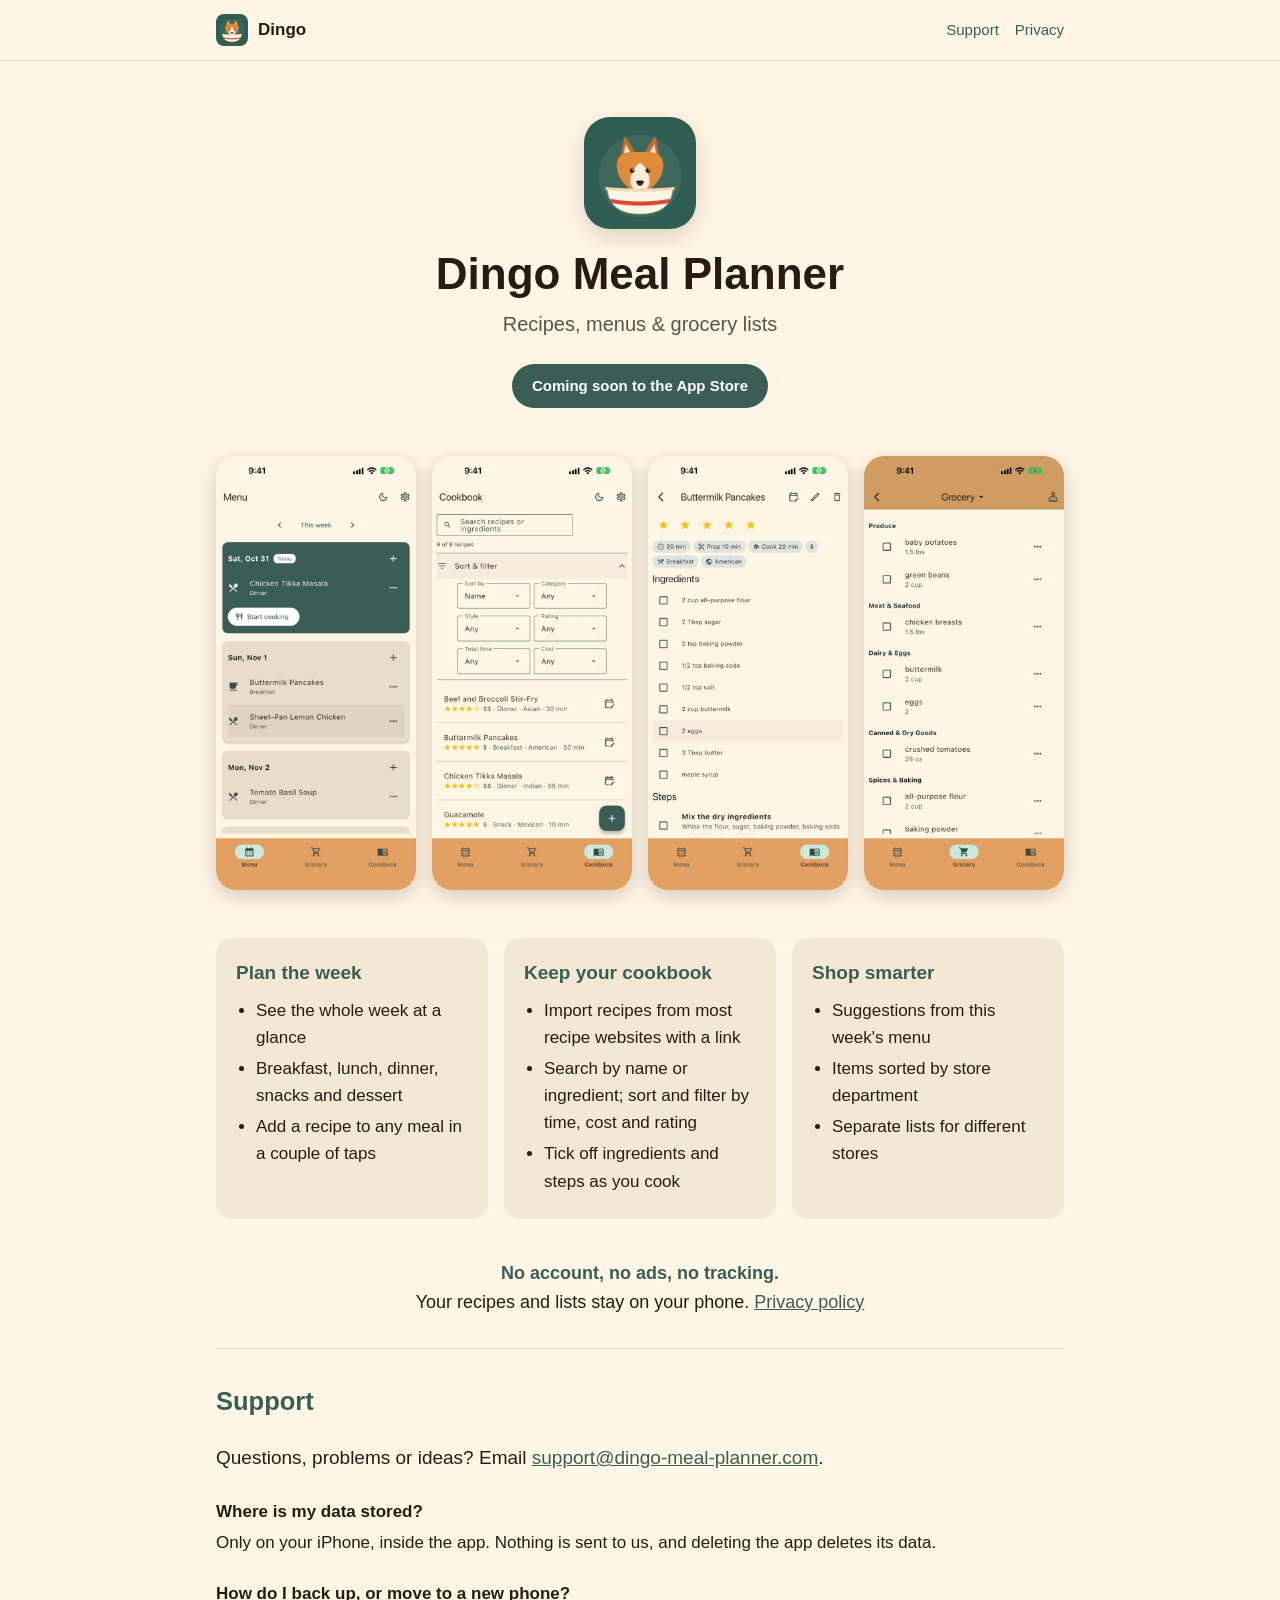
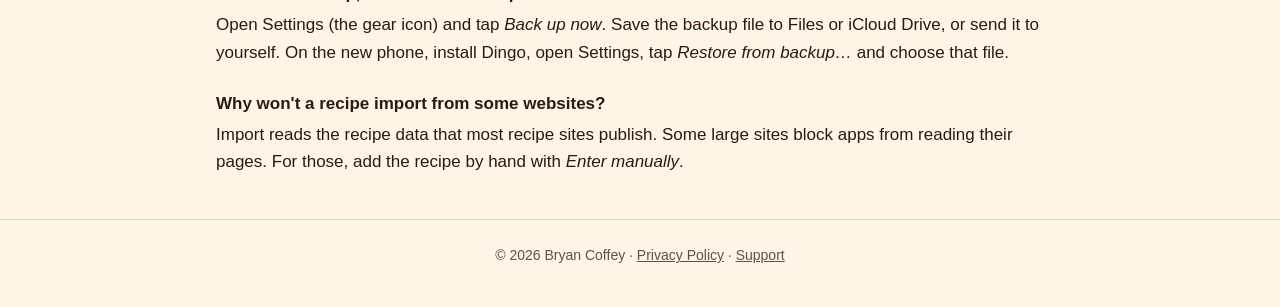
==== index.html @ b51a8579 "Add Dingo Meal Planner site: landing, support and privacy pages Co-Authored-By: Claude Opus 5.5 <nor" ====
<!doctype html>
<html lang="en">
<head>
<meta charset="utf-8">
<meta name="viewport" content="width=device-width, initial-scale=1">
<title>Dingo Meal Planner</title>
<meta name="description" content="Dingo Meal Planner brings your recipes, weekly menu and grocery list together on your iPhone. No account, no ads, no tracking.">
<meta name="theme-color" content="#3B5E54">
<link rel="icon" type="image/png" href="icon.png">
<link rel="apple-touch-icon" href="icon.png">
<link rel="stylesheet" href="style.css">
</head>
<body>

<header class="topbar">
	<div class="wrap">
		<a class="brand" href="./"><img src="icon.png" alt=""> Dingo</a>
		<nav><a href="#support">Support</a><a href="privacy.html">Privacy</a></nav>
	</div>
</header>

<main>
	<section class="hero wrap">
		<img class="icon" src="icon.png" alt="Dingo app icon">
		<h1>Dingo Meal Planner</h1>
		<p class="tagline">Recipes, menus &amp; grocery lists</p>
		<span class="badge">Coming soon to the App Store</span>
	</section>

	<div class="shots" aria-label="App screenshots">
		<img src="screenshots/01-menu.jpg" alt="The weekly menu, with meals planned for each day" loading="lazy">
		<img src="screenshots/02-cookbook.jpg" alt="The cookbook, with search, sort and filters" loading="lazy">
		<img src="screenshots/03-recipe.jpg" alt="A recipe with its ingredients and steps" loading="lazy">
		<img src="screenshots/04-grocery-list.jpg" alt="A grocery list sorted by store department" loading="lazy">
	</div>

	<div class="wrap">
		<div class="features">
			<div class="feature">
				<h2>Plan the week</h2>
				<ul>
					<li>See the whole week at a glance</li>
					<li>Breakfast, lunch, dinner, snacks and dessert</li>
					<li>Add a recipe to any meal in a couple of taps</li>
				</ul>
			</div>
			<div class="feature">
				<h2>Keep your cookbook</h2>
				<ul>
					<li>Import recipes from most recipe websites with a link</li>
					<li>Search by name or ingredient; sort and filter by time, cost and rating</li>
					<li>Tick off ingredients and steps as you cook</li>
				</ul>
			</div>
			<div class="feature">
				<h2>Shop smarter</h2>
				<ul>
					<li>Suggestions from this week's menu</li>
					<li>Items sorted by store department</li>
					<li>Separate lists for different stores</li>
				</ul>
			</div>
		</div>

		<p class="privacy-note"><strong>No account, no ads, no tracking.</strong><br>Your recipes and lists stay on your phone. <a href="privacy.html">Privacy policy</a></p>

		<section class="text" id="support">
			<h2>Support</h2>
			<p class="contact">Questions, problems or ideas? Email <a href="mailto:support@dingo-meal-planner.com">support@dingo-meal-planner.com</a>.</p>

			<h3>Where is my data stored?</h3>
			<p>Only on your iPhone, inside the app. Nothing is sent to us, and deleting the app deletes its data.</p>

			<h3>How do I back up, or move to a new phone?</h3>
			<p>Open Settings (the gear icon) and tap <em>Back up now</em>. Save the backup file to Files or iCloud Drive, or send it to yourself. On the new phone, install Dingo, open Settings, tap <em>Restore from backup…</em> and choose that file.</p>

			<h3>Why won't a recipe import from some websites?</h3>
			<p>Import reads the recipe data that most recipe sites publish. Some large sites block apps from reading their pages. For those, add the recipe by hand with <em>Enter manually</em>.</p>
		</section>
	</div>
</main>

<footer>
	<div class="wrap">© 2026 Bryan Coffey · <a href="privacy.html">Privacy Policy</a> · <a href="#support">Support</a></div>
</footer>

</body>
</html>
---- style.css ----
/* Dingo Meal Planner site – colors match the app's light and dark themes (main.py) */
:root {
	--bg: #FFF6E6;
	--card: #F3E8D4;
	--fg: #2A1B12;
	--muted: #5E5248;
	--accent: #3B5E54;
	--on-accent: #FFFFFF;
	--warm: #C6762A;
	--line: #E2D5BE;
}
@media (prefers-color-scheme: dark) {
	:root {
		--bg: #1C1A17;
		--card: #27241F;
		--fg: #EDE4D6;
		--muted: #B5AA9B;
		--accent: #8CC4B2;
		--on-accent: #12201C;
		--warm: #E2A062;
		--line: #3A352E;
	}
}

* { box-sizing: border-box; }
html { -webkit-text-size-adjust: 100%; }
body {
	margin: 0;
	background: var(--bg);
	color: var(--fg);
	font: 17px/1.6 -apple-system, BlinkMacSystemFont, "Segoe UI", Roboto, sans-serif;
}
a { color: var(--accent); }
img { max-width: 100%; display: block; }

.wrap { max-width: 880px; margin: 0 auto; padding: 0 16px; }
.narrow { max-width: 680px; }

/* Top bar */
.topbar { border-bottom: 1px solid var(--line); }
.topbar .wrap { display: flex; align-items: center; gap: 10px; min-height: 60px; }
.topbar a.brand { display: flex; align-items: center; gap: 10px; color: var(--fg); text-decoration: none; font-weight: 600; }
.topbar img { width: 32px; height: 32px; border-radius: 8px; }
.topbar nav { margin-left: auto; display: flex; gap: 16px; font-size: 15px; }
.topbar nav a { text-decoration: none; }

/* Hero */
.hero { text-align: center; padding: 56px 0 24px; }
.hero img.icon { width: 112px; height: 112px; border-radius: 26px; margin: 0 auto 20px; box-shadow: 0 8px 24px rgba(0,0,0,.15); }
.hero h1 { font-size: clamp(30px, 7vw, 44px); line-height: 1.15; margin: 0 0 8px; }
.hero .tagline { font-size: 20px; color: var(--muted); margin: 0 0 24px; }
.badge {
	display: inline-block; padding: 10px 20px; border-radius: 999px;
	background: var(--accent); color: var(--on-accent); font-weight: 600; font-size: 15px;
}

/* Screenshots: the strip scrolls sideways on narrow screens, never the page */
.shots {
	display: flex; gap: 16px; overflow-x: auto; scroll-snap-type: x mandatory;
	padding: 24px 16px 32px; margin: 0 auto; max-width: 880px;
	justify-content: safe center;
}
.shots img {
	flex: 0 0 auto; width: min(200px, 60vw); height: auto; aspect-ratio: 1320 / 2868;
	border-radius: 20px; scroll-snap-align: center;
	box-shadow: 0 6px 20px rgba(0,0,0,.18);
}

/* Features */
.features { display: grid; grid-template-columns: repeat(auto-fit, minmax(240px, 1fr)); gap: 16px; padding: 16px 0 8px; }
.feature { background: var(--card); border-radius: 16px; padding: 20px; }
.feature h2 { margin: 0 0 8px; font-size: 19px; color: var(--accent); }
.feature ul { margin: 0; padding-left: 20px; }
.feature li { margin: 4px 0; }

.privacy-note { text-align: center; margin: 32px 0; font-size: 18px; }
.privacy-note strong { color: var(--accent); }

/* Support and policy text */
section.text { padding: 32px 0; border-top: 1px solid var(--line); }
section.text h2 { color: var(--accent); margin-top: 0; }
section.text h3 { margin: 24px 0 4px; font-size: 17px; }
section.text p { margin: 4px 0 12px; }
.contact { font-size: 19px; }

main.policy { padding: 32px 16px 48px; }
main.policy h1 { color: var(--accent); font-size: 30px; line-height: 1.2; margin-bottom: 0; }
main.policy h2 { color: var(--accent); font-size: 19px; margin-top: 2em; }
.updated { color: var(--muted); margin-top: 4px; }

footer { border-top: 1px solid var(--line); padding: 24px 0 40px; color: var(--muted); font-size: 14px; text-align: center; }
footer a { color: var(--muted); }
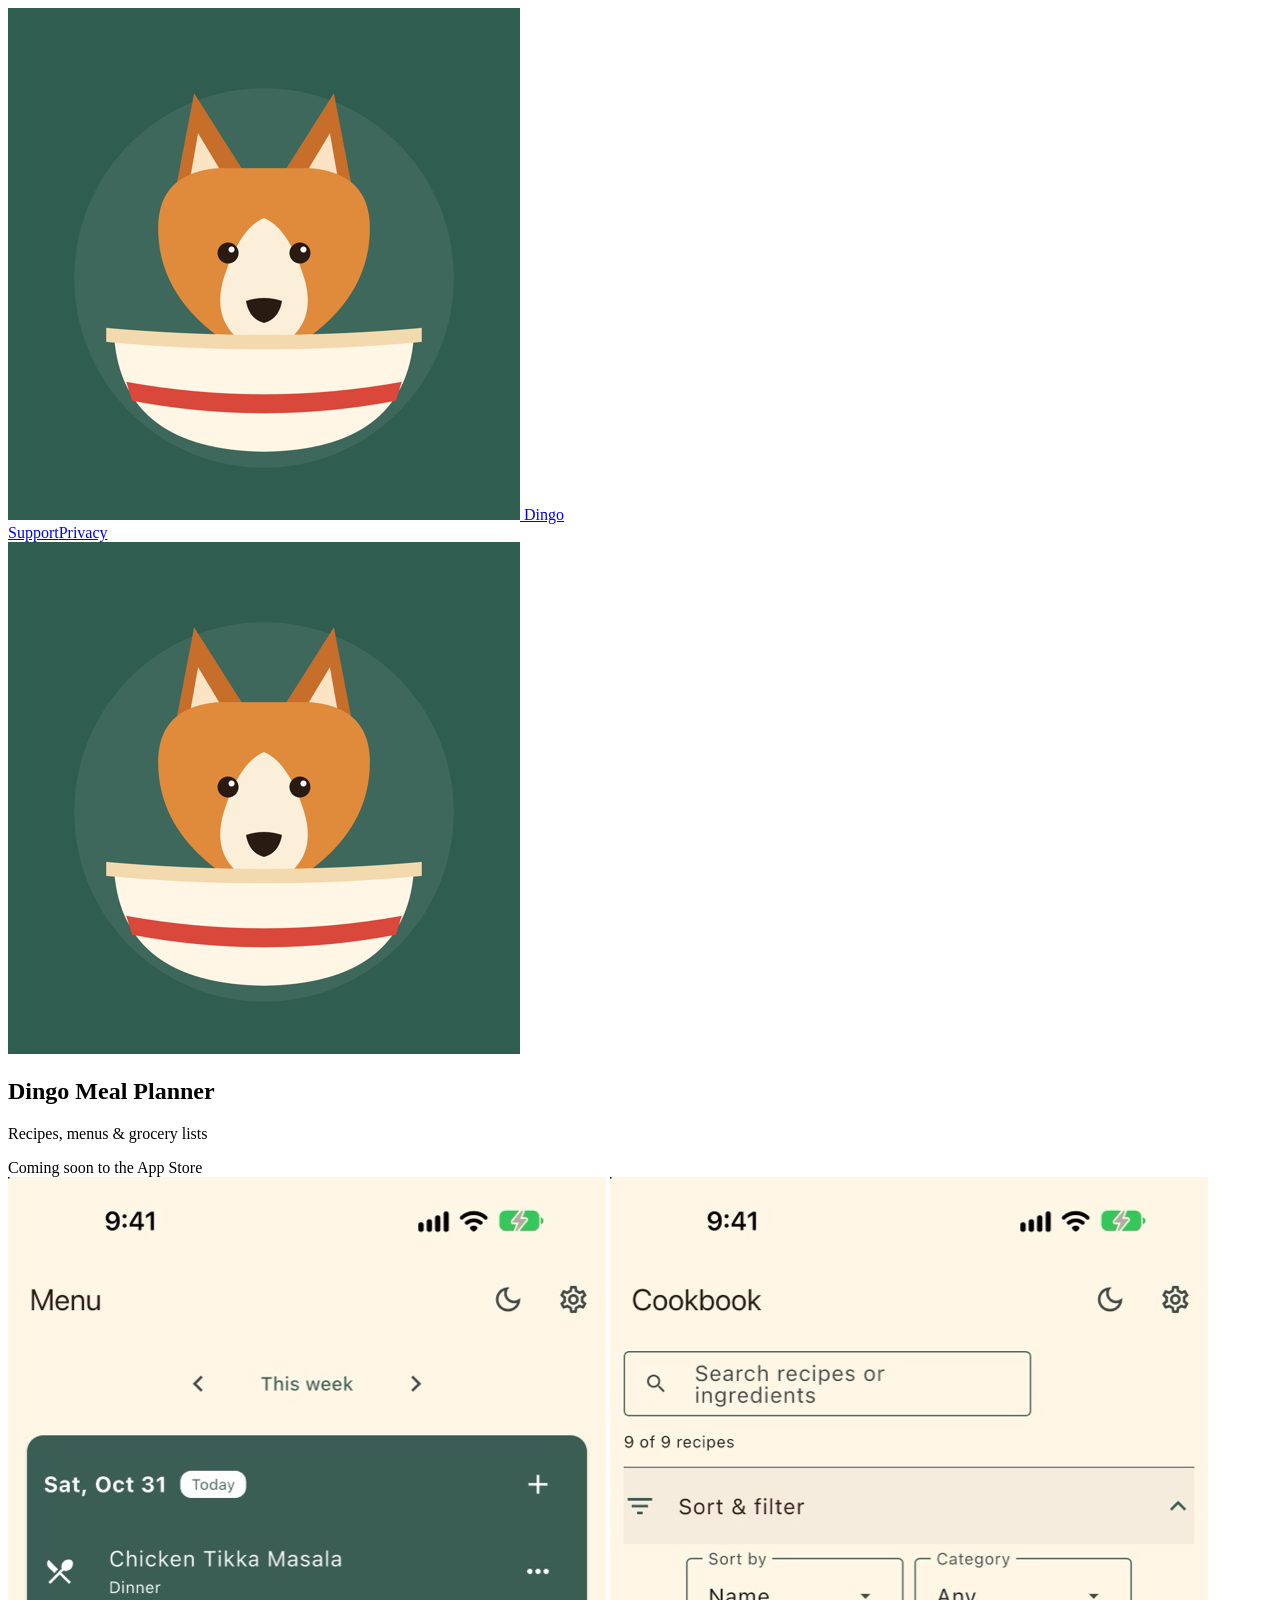
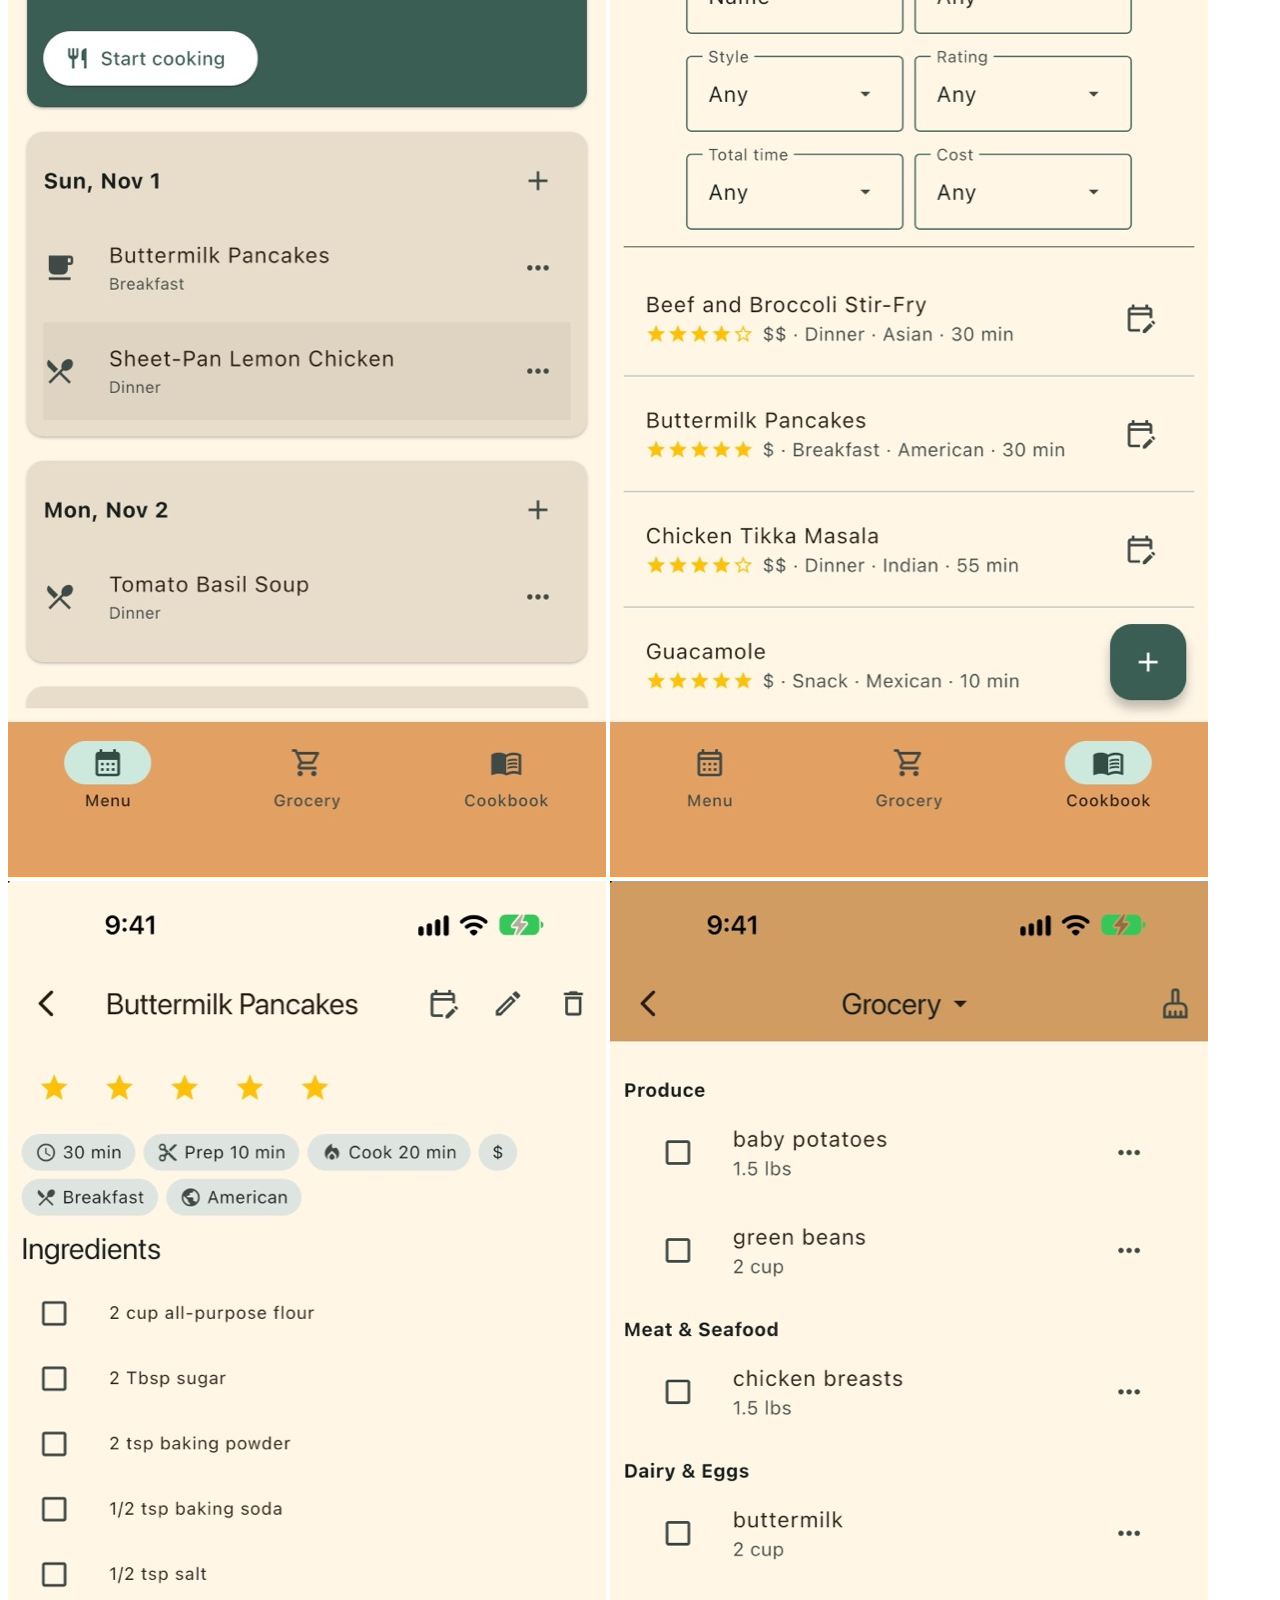
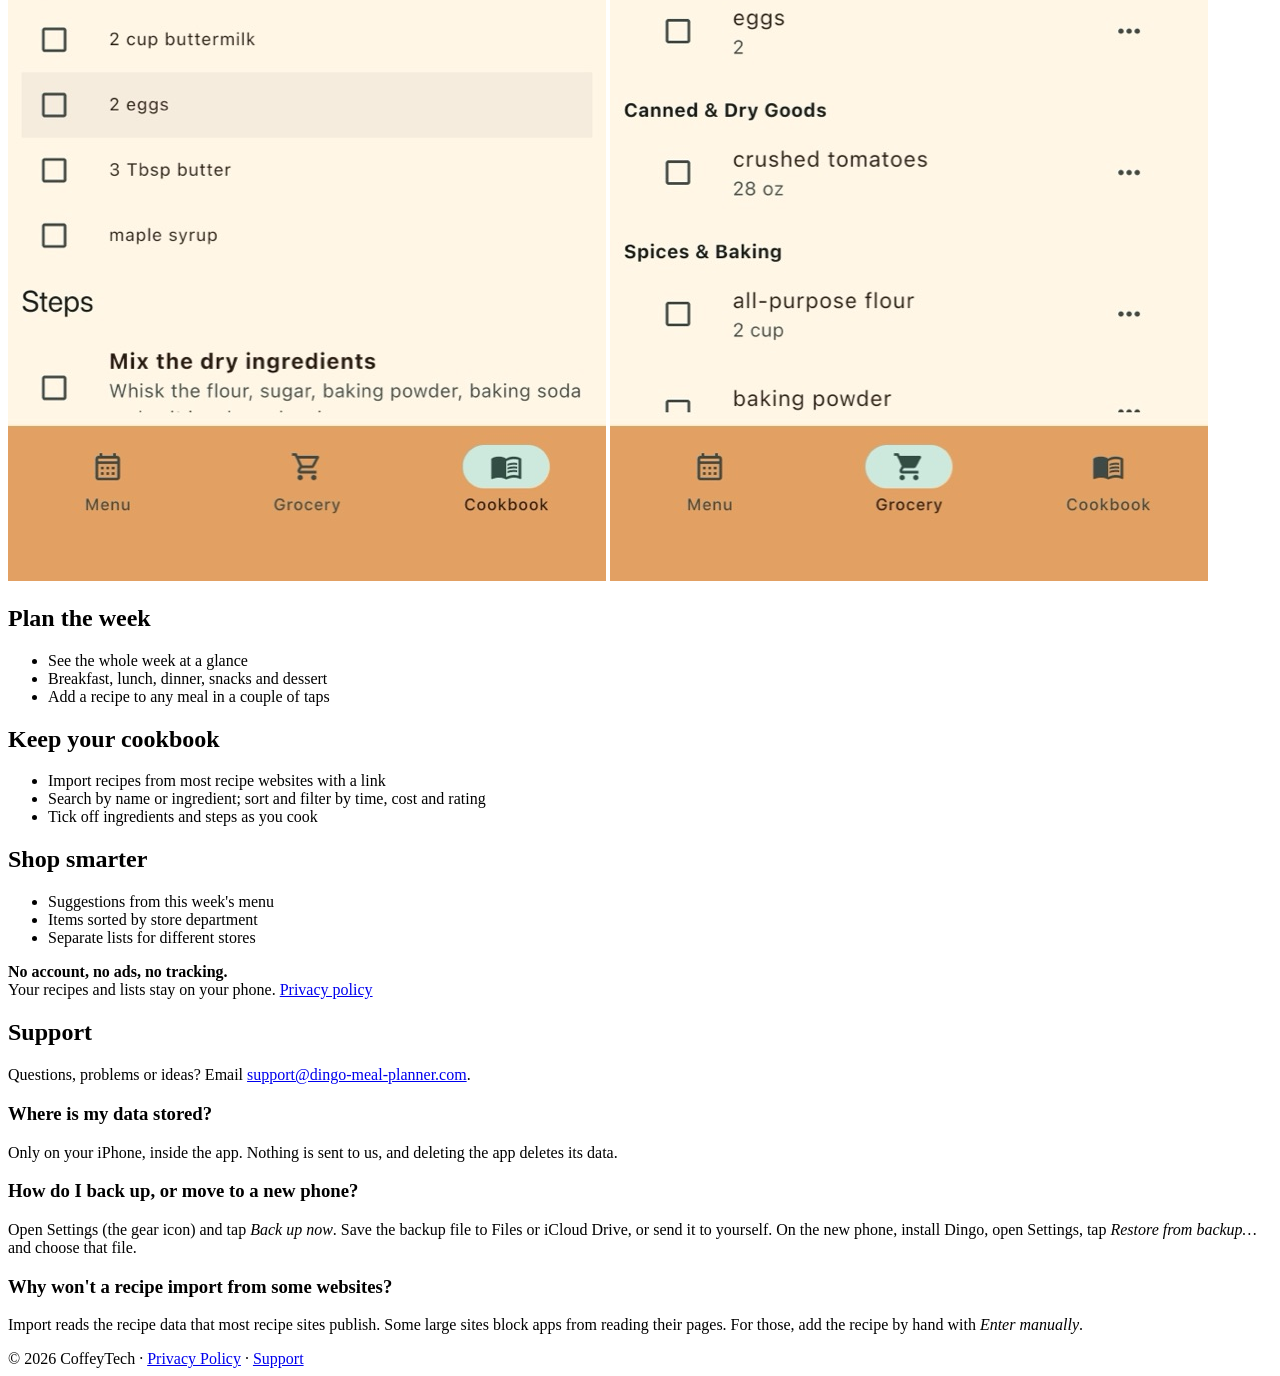
==== commit c9adae52: "Update footer branding from 'Bryan Coffey' to 'CoffeyTech'" ====
--- a/index.html
+++ b/index.html
@@ -81,7 +81,7 @@
 </main>
 
 <footer>
-	<div class="wrap">© 2026 Bryan Coffey · <a href="privacy.html">Privacy Policy</a> · <a href="#support">Support</a></div>
+	<div class="wrap">© 2026 CoffeyTech · <a href="privacy.html">Privacy Policy</a> · <a href="#support">Support</a></div>
 </footer>
 
 </body>
